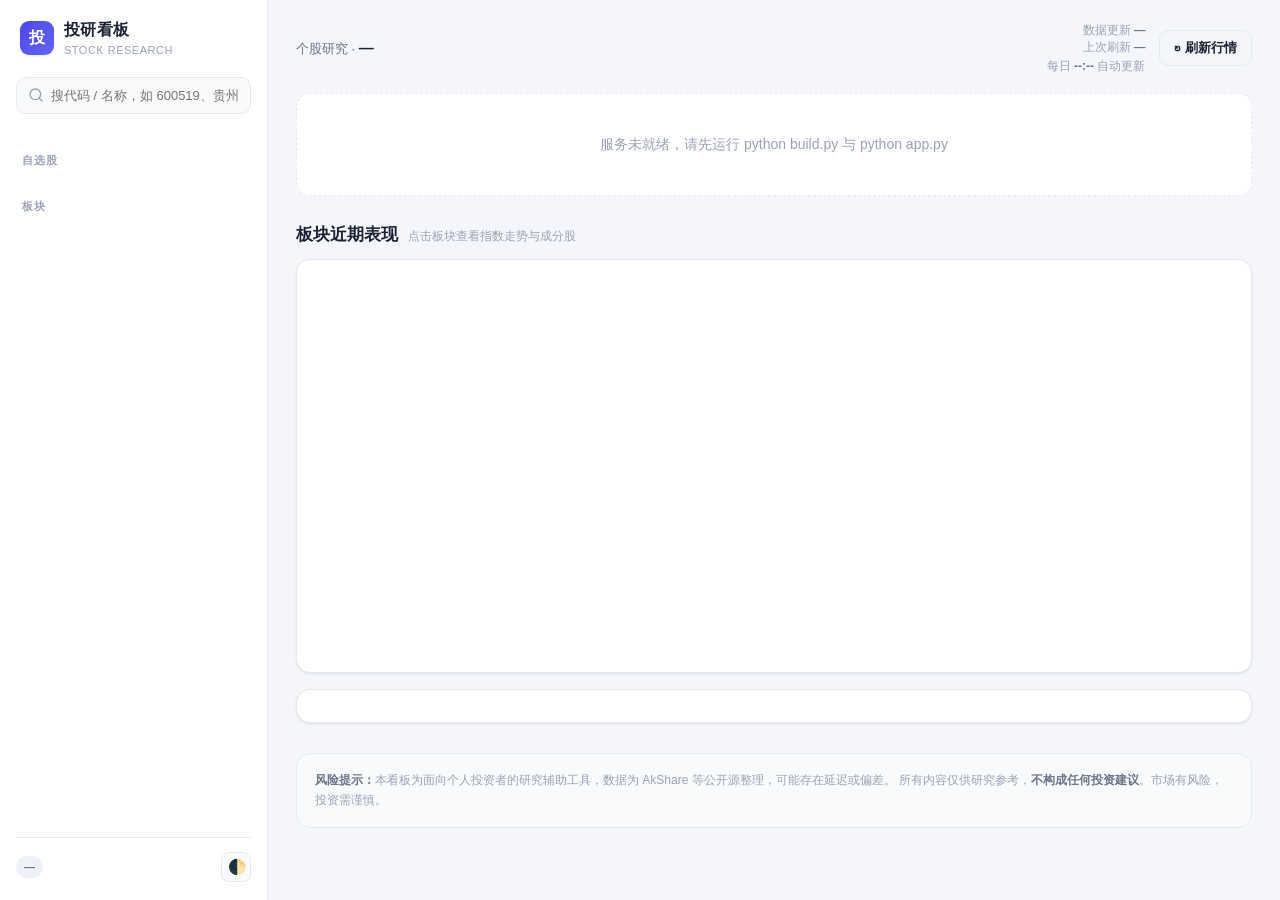
==== index.html @ 8505ce15 "Initial commit: 股票投研看板开源版 (Flask + ECharts + 静态演示) - 后端：Flask(app.py) + SQLAlchemy 持久化(db.py) + 可插拔数" ====
<!DOCTYPE html>
<html lang="zh-CN">
<head>
  <meta charset="UTF-8" />
  <meta name="viewport" content="width=device-width, initial-scale=1.0" />
  <title>股票投研看板 · 开源版</title>
  <link rel="stylesheet" href="./styles.css" />
  <script src="./echarts.min.js"></script>
</head>
<body>
  <!-- 侧边栏 -->
  <aside class="sidebar">
    <div class="brand">
      <div class="logo">投</div>
      <div class="title">投研看板<small>STOCK RESEARCH</small></div>
    </div>

    <div class="search-box">
      <input id="search" class="search" type="text" placeholder="搜代码 / 名称，如 600519、贵州茅台、比亚迪" autocomplete="off" />
      <div id="suggest" class="suggest" style="display:none"></div>
    </div>

    <div class="nav-section">
      <div class="nav-title">自选股</div>
      <div id="watchlist" class="watchlist"></div>
    </div>

    <div class="nav-section">
      <div class="nav-title">板块</div>
      <div id="sectorNav" class="sector-nav"></div>
    </div>

    <div class="side-foot">
      <span id="srcBadge" class="badge sample">—</span>
      <button id="themeBtn" class="theme-btn" title="切换主题">🌓</button>
    </div>
  </aside>

  <!-- 主区 -->
  <main class="main">
    <div class="topbar">
      <div class="crumb">个股研究 · <b id="crumbName">—</b></div>
      <div class="topbar-right">
        <div class="refresh-info">
          <span>数据更新 <b id="updatedAt">—</b></span>
          <span>上次刷新 <b id="lastRefresh">—</b></span>
          <span class="muted">每日 <b id="refreshSched">--:--</b> 自动更新</span>
        </div>
        <button id="refreshBtn" class="refresh-btn" title="立即刷新数据库行情">↻ 刷新行情</button>
      </div>
    </div>

    <section id="detailSection" class="detail"></section>

    <section class="block">
      <div class="block-head">
        <h2>板块近期表现</h2>
        <span class="muted">点击板块查看指数走势与成分股</span>
      </div>
      <div class="panel"><div id="sectorBar"></div></div>
      <div class="panel" style="margin-top:16px"><table id="sectorTable" class="grid"></table></div>
      <div id="sectorDetail" class="sector-detail-wrap" style="display:none"></div>
    </section>

    <footer class="disclaimer">
      <b>风险提示：</b>本看板为面向个人投资者的研究辅助工具，数据为 AkShare 等公开源整理，可能存在延迟或偏差。
      所有内容仅供研究参考，<b>不构成任何投资建议</b>。市场有风险，投资需谨慎。
    </footer>
  </main>

  <script src="./app.js"></script>
</body>
</html>
---- styles.css ----
:root {
  --bg: #f4f6fb;
  --surface: #ffffff;
  --surface-2: #f8fafc;
  --surface-3: #eef1f7;
  --border: #e6e9f0;
  --text: #1a2233;
  --text-dim: #6b7488;
  --text-faint: #9aa2b5;
  --accent: #4f46e5;
  --accent-2: #6366f1;
  --accent-soft: rgba(79, 70, 229, 0.10);
  --up: #e23c35;
  --down: #1aa260;
  --warn: #d9941a;
  --shadow: 0 1px 3px rgba(16, 24, 40, .06), 0 1px 2px rgba(16, 24, 40, .04);
  --shadow-lg: 0 10px 30px rgba(16, 24, 40, .08);
  --radius: 14px;
  --radius-sm: 10px;
  --sidebar-w: 268px;
  --font: -apple-system, BlinkMacSystemFont, "Segoe UI", "PingFang SC", "Microsoft YaHei", Roboto, Helvetica, Arial, sans-serif;
}

body.dark {
  --bg: #0e1320;
  --surface: #161c2c;
  --surface-2: #1b2233;
  --surface-3: #222b40;
  --border: #283150;
  --text: #e8ebf3;
  --text-dim: #9aa3ba;
  --text-faint: #6b748f;
  --accent: #6d72f0;
  --accent-soft: rgba(109, 114, 240, .14);
  --up: #ff5a52;
  --down: #25c281;
  --shadow: 0 1px 3px rgba(0, 0, 0, .3);
  --shadow-lg: 0 12px 34px rgba(0, 0, 0, .45);
}

* { box-sizing: border-box; }

html, body {
  margin: 0;
  padding: 0;
  height: 100%;
  background: var(--bg);
  color: var(--text);
  font-family: var(--font);
  font-size: 14px;
  line-height: 1.5;
  -webkit-font-smoothing: antialiased;
  transition: background .25s ease, color .25s ease;
}

a { color: inherit; }

/* ---------------- 侧边栏 ---------------- */
.sidebar {
  position: fixed;
  top: 0; left: 0; bottom: 0;
  width: var(--sidebar-w);
  background: var(--surface);
  border-right: 1px solid var(--border);
  display: flex;
  flex-direction: column;
  padding: 18px 16px;
  overflow-y: auto;
  z-index: 20;
}

.brand {
  display: flex;
  align-items: center;
  gap: 10px;
  margin-bottom: 18px;
  padding: 0 4px;
}
.brand .logo {
  width: 34px; height: 34px;
  border-radius: 9px;
  background: linear-gradient(135deg, var(--accent), var(--accent-2));
  display: grid; place-items: center;
  color: #fff; font-weight: 700; font-size: 16px;
  box-shadow: var(--shadow);
}
.brand .title { font-size: 16px; font-weight: 700; letter-spacing: .3px; }
.brand .title small { display: block; font-size: 11px; font-weight: 500; color: var(--text-faint); letter-spacing: .5px; }

.search-box { position: relative; margin-bottom: 16px; }
.search {
  width: 100%;
  padding: 10px 12px 10px 34px;
  border: 1px solid var(--border);
  border-radius: var(--radius-sm);
  background: var(--surface-2);
  color: var(--text);
  font-size: 13px;
  outline: none;
  transition: border-color .15s, box-shadow .15s;
  background-image: url("data:image/svg+xml;utf8,<svg xmlns='http://www.w3.org/2000/svg' width='16' height='16' viewBox='0 0 24 24' fill='none' stroke='%239aa2b5' stroke-width='2' stroke-linecap='round' stroke-linejoin='round'><circle cx='11' cy='11' r='8'/><path d='m21 21-4.3-4.3'/></svg>");
  background-repeat: no-repeat;
  background-position: 11px center;
}
.search:focus { border-color: var(--accent); box-shadow: 0 0 0 3px var(--accent-soft); }

.suggest {
  position: absolute;
  top: 42px; left: 0; right: 0;
  background: var(--surface);
  border: 1px solid var(--border);
  border-radius: var(--radius-sm);
  box-shadow: var(--shadow-lg);
  max-height: 320px; overflow-y: auto;
  z-index: 30;
  padding: 4px;
}
.sg {
  display: flex; align-items: center; gap: 8px;
  padding: 8px 10px; border-radius: 8px; cursor: pointer;
}
.sg:hover { background: var(--accent-soft); }
.sg-name { font-weight: 600; }
.sg-code { color: var(--text-faint); font-size: 12px; font-variant-numeric: tabular-nums; }
.sg-sec { margin-left: auto; color: var(--text-faint); font-size: 12px; }

.nav-section { margin-top: 8px; }
.nav-title {
  font-size: 11px; font-weight: 700; letter-spacing: 1px;
  color: var(--text-faint); text-transform: uppercase;
  margin: 14px 6px 8px;
}

.watchlist { display: flex; flex-direction: column; gap: 6px; }
.wl-item {
  display: flex; align-items: center; gap: 10px;
  padding: 9px 10px; border-radius: var(--radius-sm);
  cursor: pointer; border: 1px solid transparent;
  transition: background .15s, border-color .15s;
}
.wl-item:hover { background: var(--surface-2); border-color: var(--border); }
.wl-item.active { background: var(--accent-soft); border-color: var(--accent); }
.wl-name { font-weight: 600; font-size: 13px; }
.wl-code { color: var(--text-faint); font-size: 11px; font-variant-numeric: tabular-nums; }
.wl-right { margin-left: auto; text-align: right; }
.wl-price { font-weight: 600; font-variant-numeric: tabular-nums; font-size: 13px; }
.wl-chg { font-size: 11px; font-variant-numeric: tabular-nums; }

.sector-nav { display: flex; flex-direction: column; gap: 4px; }
.sn-item {
  display: flex; align-items: center; gap: 8px;
  padding: 7px 10px; border-radius: 8px; cursor: pointer;
  font-size: 13px; color: var(--text-dim);
  transition: background .15s, color .15s;
}
.sn-item:hover { background: var(--surface-2); color: var(--text); }
.sn-name { font-weight: 500; }
.sn-ret { margin-left: auto; font-variant-numeric: tabular-nums; font-size: 12px; font-weight: 600; }

.side-foot {
  margin-top: auto; padding-top: 14px;
  display: flex; align-items: center; gap: 8px;
  border-top: 1px solid var(--border);
}
.badge {
  font-size: 11px; padding: 3px 8px; border-radius: 999px; font-weight: 600;
}
.badge.live { background: rgba(26, 162, 96, .12); color: var(--down); }
.badge.sample { background: var(--surface-3); color: var(--text-dim); }
.theme-btn {
  margin-left: auto; cursor: pointer;
  width: 30px; height: 30px; border-radius: 8px;
  border: 1px solid var(--border); background: var(--surface-2);
  color: var(--text); font-size: 15px;
  display: grid; place-items: center;
  transition: background .15s;
}
.theme-btn:hover { background: var(--surface-3); }

/* ---------------- 主区 ---------------- */
.main {
  margin-left: var(--sidebar-w);
  padding: 22px 28px 40px;
  max-width: 1280px;
}
.topbar {
  display: flex; align-items: center; justify-content: space-between;
  margin-bottom: 18px;
}
.crumb { font-size: 13px; color: var(--text-dim); }
.crumb b { color: var(--text); font-size: 15px; }
.updated { font-size: 12px; color: var(--text-faint); }
.topbar-right { display: flex; align-items: center; gap: 14px; }
.refresh-info { display: flex; flex-direction: column; align-items: flex-end; line-height: 1.5; font-size: 11.5px; color: var(--text-faint); }
.refresh-info b { color: var(--text-dim); }
.refresh-btn {
  border: 1px solid var(--border); background: var(--panel); color: var(--text);
  padding: 8px 14px; border-radius: 9px; font-size: 13px; cursor: pointer; white-space: nowrap;
  transition: all .15s ease; font-weight: 600;
}
.refresh-btn:hover:not(:disabled) { border-color: var(--accent); color: var(--accent); background: var(--accent-soft); }
.refresh-btn:disabled { opacity: .6; cursor: default; }

.block { margin-top: 26px; }
.block-head { display: flex; align-items: baseline; gap: 10px; margin-bottom: 12px; }
.block-head h2 { font-size: 17px; margin: 0; font-weight: 700; }
.muted { color: var(--text-faint); font-size: 12px; }

/* ---------------- 个股详情 ---------------- */
.detail-head {
  display: flex; align-items: flex-start; justify-content: space-between;
  flex-wrap: wrap; gap: 16px; margin-bottom: 16px;
}
.dh-left { display: flex; flex-direction: column; gap: 4px; }
.d-name { font-size: 24px; font-weight: 800; letter-spacing: .3px; display: flex; align-items: center; gap: 10px; }
.d-code { font-size: 14px; font-weight: 500; color: var(--text-faint); font-variant-numeric: tabular-nums; }
.d-sector { font-size: 13px; color: var(--text-dim); display: flex; align-items: center; gap: 8px; }
.src-tag { font-size: 11px; padding: 2px 7px; border-radius: 999px; }
.src-tag.live { background: rgba(26, 162, 96, .12); color: var(--down); }
.src-tag.sample { background: var(--surface-3); color: var(--text-dim); }

.dh-right { display: flex; align-items: center; gap: 20px; }
.d-price { text-align: right; }
.d-px { font-size: 32px; font-weight: 800; font-variant-numeric: tabular-nums; line-height: 1; }
.d-chg { font-size: 15px; font-weight: 600; font-variant-numeric: tabular-nums; margin-top: 4px; }
.chips { display: flex; gap: 10px; }
.chip {
  background: var(--surface-2); border: 1px solid var(--border);
  border-radius: var(--radius-sm); padding: 8px 12px; min-width: 78px;
}
.chip .k { font-size: 11px; color: var(--text-faint); }
.chip .v { font-size: 15px; font-weight: 700; font-variant-numeric: tabular-nums; }

.detail-grid {
  display: grid; grid-template-columns: 1.6fr 1fr; gap: 16px;
}
.panel {
  background: var(--surface);
  border: 1px solid var(--border);
  border-radius: var(--radius);
  box-shadow: var(--shadow);
  padding: 16px;
}
.panel-t {
  font-size: 13px; font-weight: 700; color: var(--text);
  margin-bottom: 10px; display: flex; align-items: center; gap: 8px;
}
.panel-t .sub { font-size: 11px; font-weight: 500; color: var(--text-faint); }

.chart-lg { width: 100%; height: 420px; }
.chart-md { width: 100%; height: 320px; }
.chart-sm { width: 100%; height: 180px; }

.kv { display: grid; grid-template-columns: 1fr 1fr; gap: 10px 14px; }
.kv > div { display: flex; justify-content: space-between; align-items: baseline;
  padding-bottom: 7px; border-bottom: 1px dashed var(--border); }
.kv span { color: var(--text-dim); font-size: 12px; }
.kv b { font-weight: 700; font-variant-numeric: tabular-nums; }

.pct-wrap { display: flex; align-items: center; gap: 12px; margin-top: 4px; }
.pct-bar { flex: 1; height: 10px; border-radius: 999px; background: var(--surface-3); overflow: hidden; }
.pct-fill { height: 100%; border-radius: 999px; transition: width .4s ease; }
.pct-label { font-weight: 700; font-variant-numeric: tabular-nums; min-width: 46px; text-align: right; }

.grid {
  width: 100%; border-collapse: collapse; font-size: 13px;
}
.grid th, .grid td {
  padding: 9px 10px; text-align: right;
  border-bottom: 1px solid var(--border);
  font-variant-numeric: tabular-nums;
}
.grid th { color: var(--text-faint); font-weight: 600; font-size: 12px; text-align: right; }
.grid th:first-child, .grid td:first-child { text-align: left; }
.grid tbody tr { cursor: pointer; transition: background .12s; }
.grid tbody tr:hover { background: var(--surface-2); }
.lk { color: var(--accent); cursor: pointer; font-weight: 600; }
.lk:hover { text-decoration: underline; }
.muted-cell { color: var(--text-faint); }

.empty {
  padding: 40px; text-align: center; color: var(--text-faint);
  background: var(--surface); border: 1px dashed var(--border);
  border-radius: var(--radius);
}
.skeleton {
  background: linear-gradient(90deg, var(--surface-2), var(--surface-3), var(--surface-2));
  background-size: 200% 100%;
  animation: sk 1.2s infinite;
  border-radius: var(--radius-sm);
}
@keyframes sk { 0% { background-position: 200% 0; } 100% { background-position: -200% 0; } }

/* ---------------- 板块 ---------------- */
#sectorBar { width: 100%; height: 380px; }
.sector-detail-wrap { margin-top: 16px; }

.disclaimer {
  margin-top: 30px; padding: 16px 18px;
  background: var(--surface-2); border: 1px solid var(--border);
  border-radius: var(--radius); color: var(--text-faint); font-size: 12px; line-height: 1.7;
}
.disclaimer b { color: var(--text-dim); }

/* ---------------- 响应式 ---------------- */
@media (max-width: 1024px) {
  .detail-grid { grid-template-columns: 1fr; }
}
@media (max-width: 900px) {
  .sidebar {
    position: static; width: auto; height: auto;
    flex-direction: column; border-right: none; border-bottom: 1px solid var(--border);
  }
  .main { margin-left: 0; padding: 18px 16px 36px; }
  .watchlist { flex-direction: row; flex-wrap: wrap; }
  .wl-item { flex: 1 1 160px; }
  .sector-nav { flex-direction: row; flex-wrap: wrap; }
  .sn-item { flex: 1 1 120px; }
}
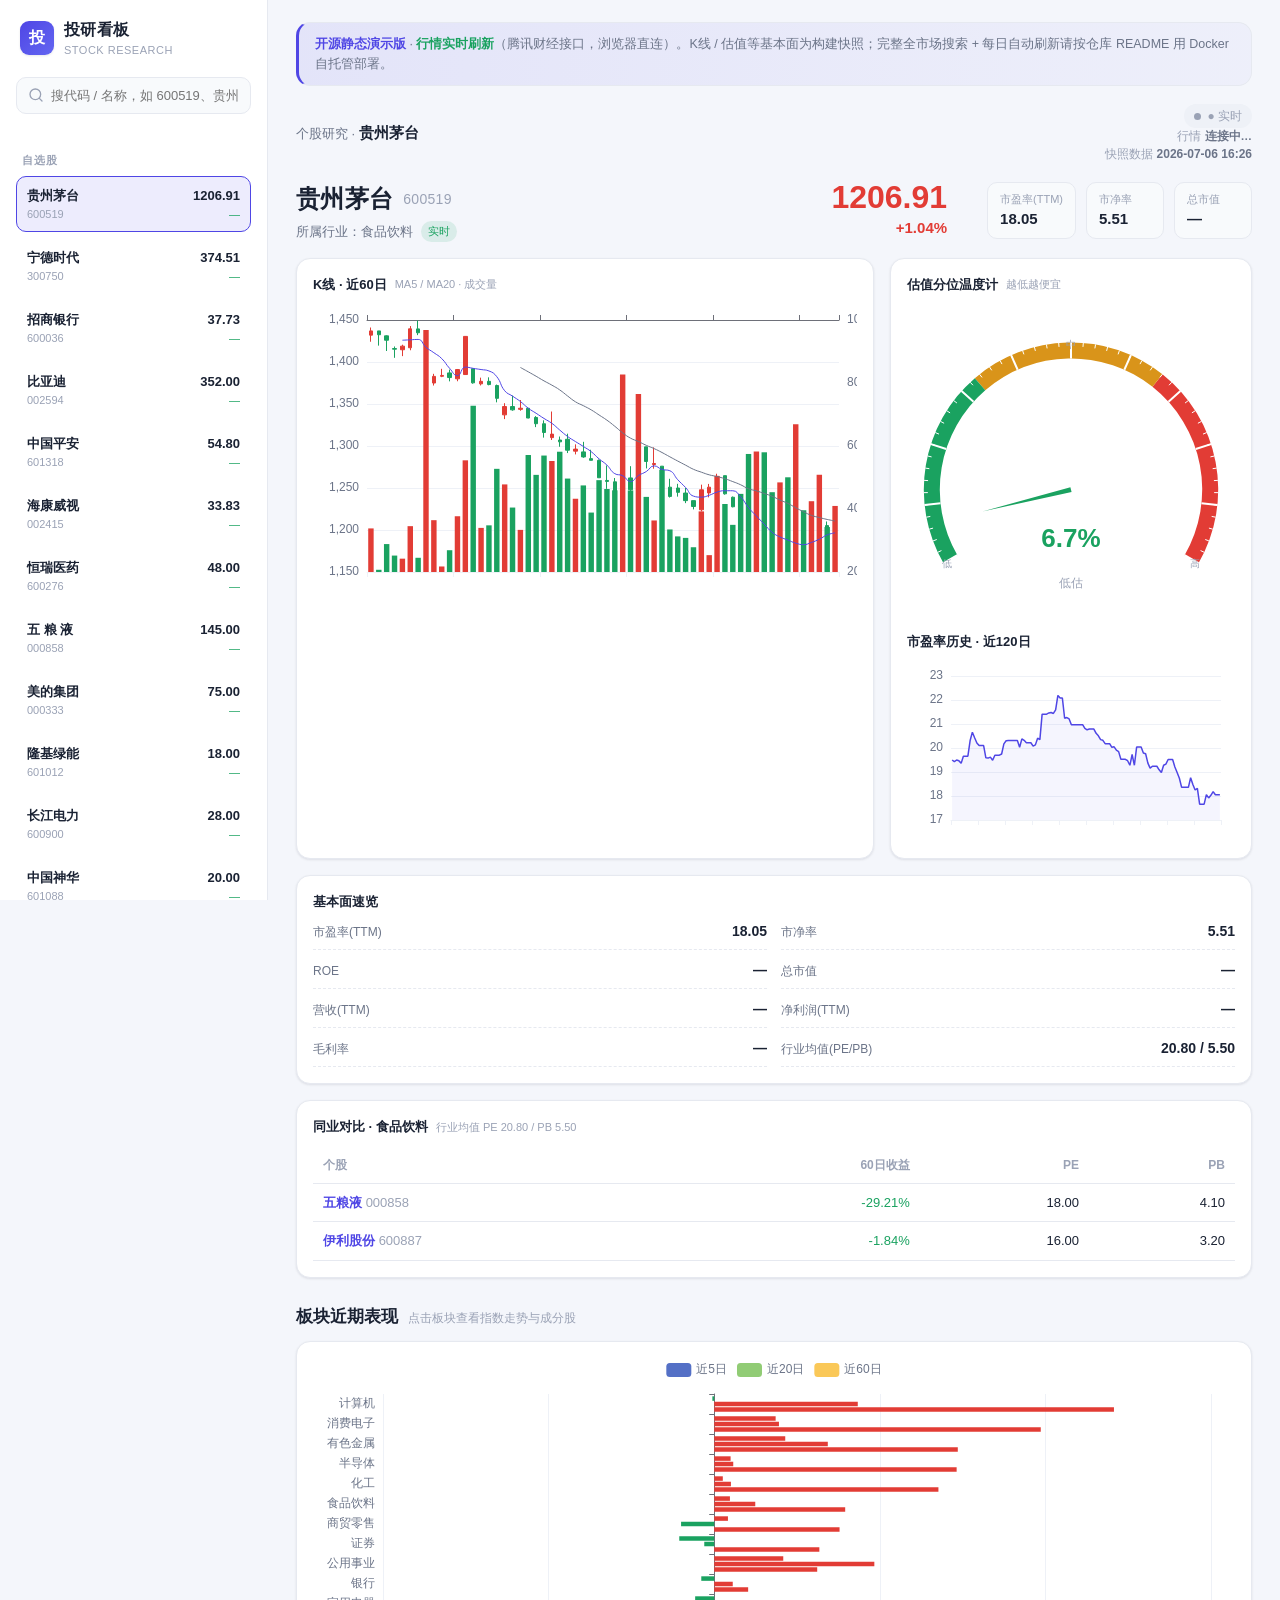
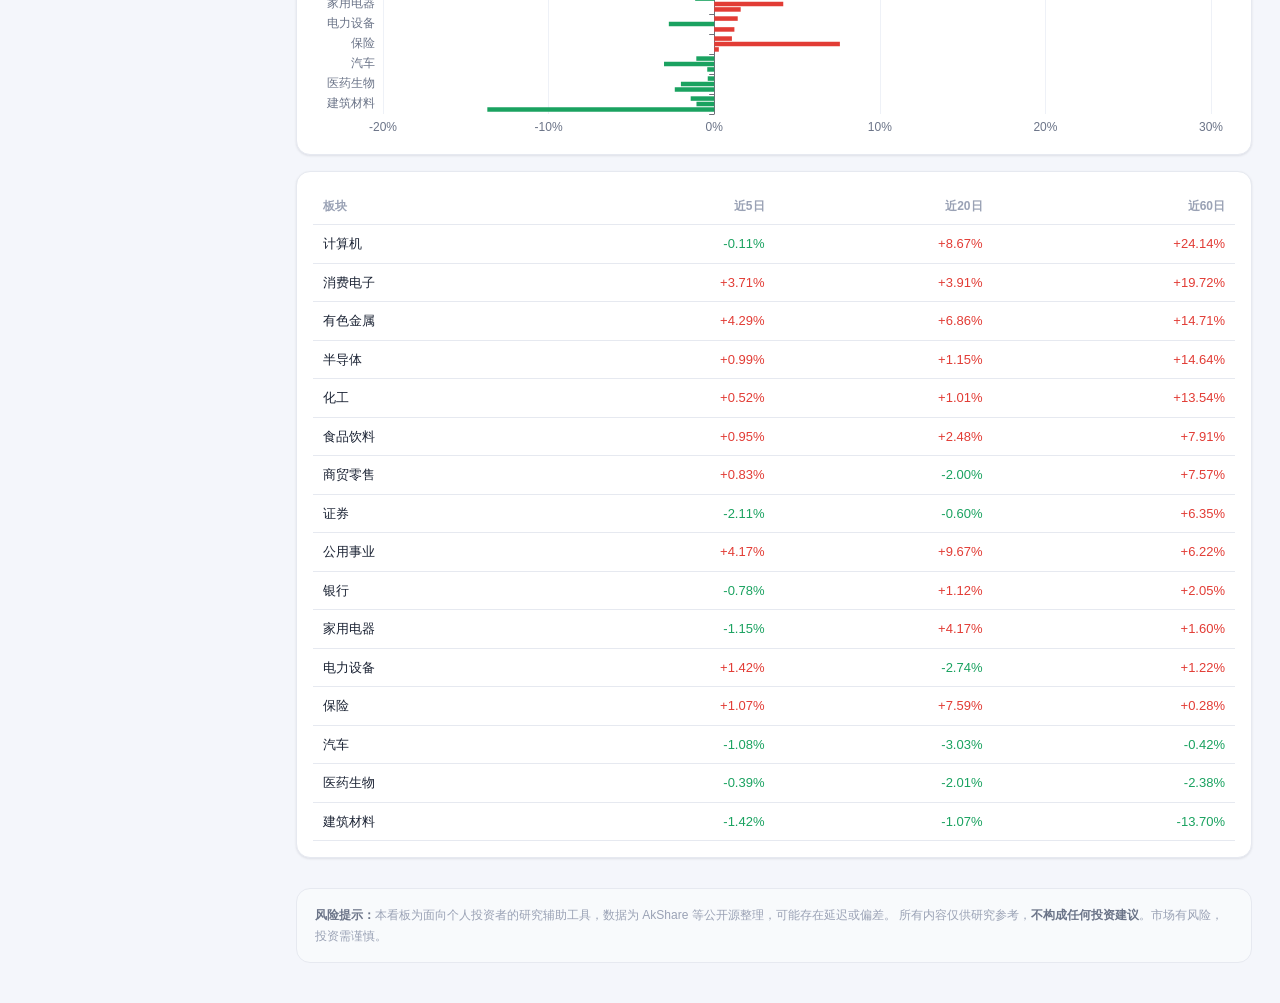
==== commit 126a7d34: "Deploy static demo (实时行情版) to GitHub Pages" ====
--- a/index.html
+++ b/index.html
@@ -3,7 +3,7 @@
 <head>
   <meta charset="UTF-8" />
   <meta name="viewport" content="width=device-width, initial-scale=1.0" />
-  <title>股票投研看板 · 开源版</title>
+  <title>股票投研看板 · 开源静态演示版</title>
   <link rel="stylesheet" href="./styles.css" />
   <script src="./echarts.min.js"></script>
 </head>
@@ -38,15 +38,18 @@
 
   <!-- 主区 -->
   <main class="main">
+    <div class="demo-banner">
+      <b>开源静态演示版</b> · <b class="hl">行情实时刷新</b>（腾讯财经接口，浏览器直连）。K线 / 估值等基本面为构建快照；完整全市场搜索 + 每日自动刷新请按仓库 README 用 Docker 自托管部署。
+    </div>
+
     <div class="topbar">
       <div class="crumb">个股研究 · <b id="crumbName">—</b></div>
       <div class="topbar-right">
         <div class="refresh-info">
-          <span>数据更新 <b id="updatedAt">—</b></span>
-          <span>上次刷新 <b id="lastRefresh">—</b></span>
-          <span class="muted">每日 <b id="refreshSched">--:--</b> 自动更新</span>
+          <span id="liveDot" class="live-dot">● 实时</span>
+          <span>行情 <b id="lastRefresh">连接中…</b></span>
+          <span class="muted">快照数据 <b id="updatedAt">—</b></span>
         </div>
-        <button id="refreshBtn" class="refresh-btn" title="立即刷新数据库行情">↻ 刷新行情</button>
       </div>
     </div>
 
--- a/styles.css
+++ b/styles.css
@@ -317,3 +317,26 @@
   .sector-nav { flex-direction: row; flex-wrap: wrap; }
   .sn-item { flex: 1 1 120px; }
 }
+
+/* ---------------- 静态演示横幅 ---------------- */
+.demo-banner {
+  margin: 0 0 18px; padding: 11px 16px;
+  background: linear-gradient(90deg, rgba(79,70,229,.10), rgba(79,70,229,.04));
+  border: 1px solid var(--border);
+  border-left: 3px solid var(--accent);
+  border-radius: var(--radius);
+  color: var(--text-dim); font-size: 12.5px; line-height: 1.6;
+}
+.demo-banner b { color: var(--accent); }
+
+/* ===== 实时行情标识 ===== */
+.live-dot { display:inline-flex; align-items:center; gap:6px; font-size:12px; color:var(--text-faint); padding:3px 10px; border-radius:999px; background:var(--surface-3); }
+.live-dot::before { content:''; width:7px; height:7px; border-radius:50%; background:#9aa2b5; transition:background .3s; }
+.live-dot.on { color:var(--down); }
+.live-dot.on::before { background:var(--down); animation:pulse 1.6s infinite; }
+@keyframes pulse { 0%{box-shadow:0 0 0 0 rgba(26,162,96,.5)} 70%{box-shadow:0 0 0 7px rgba(26,162,96,0)} 100%{box-shadow:0 0 0 0 rgba(26,162,96,0)} }
+.d-live { display:flex; flex-wrap:wrap; gap:6px 16px; margin-top:10px; font-size:12.5px; color:var(--text-dim); }
+.d-live b { color:var(--text); font-weight:600; margin-left:4px; font-variant-numeric:tabular-nums; }
+.mono { font-variant-numeric:tabular-nums; }
+.sg-chg { margin-left:auto; font-size:12px; font-variant-numeric:tabular-nums; }
+.demo-banner .hl { color:var(--down); }
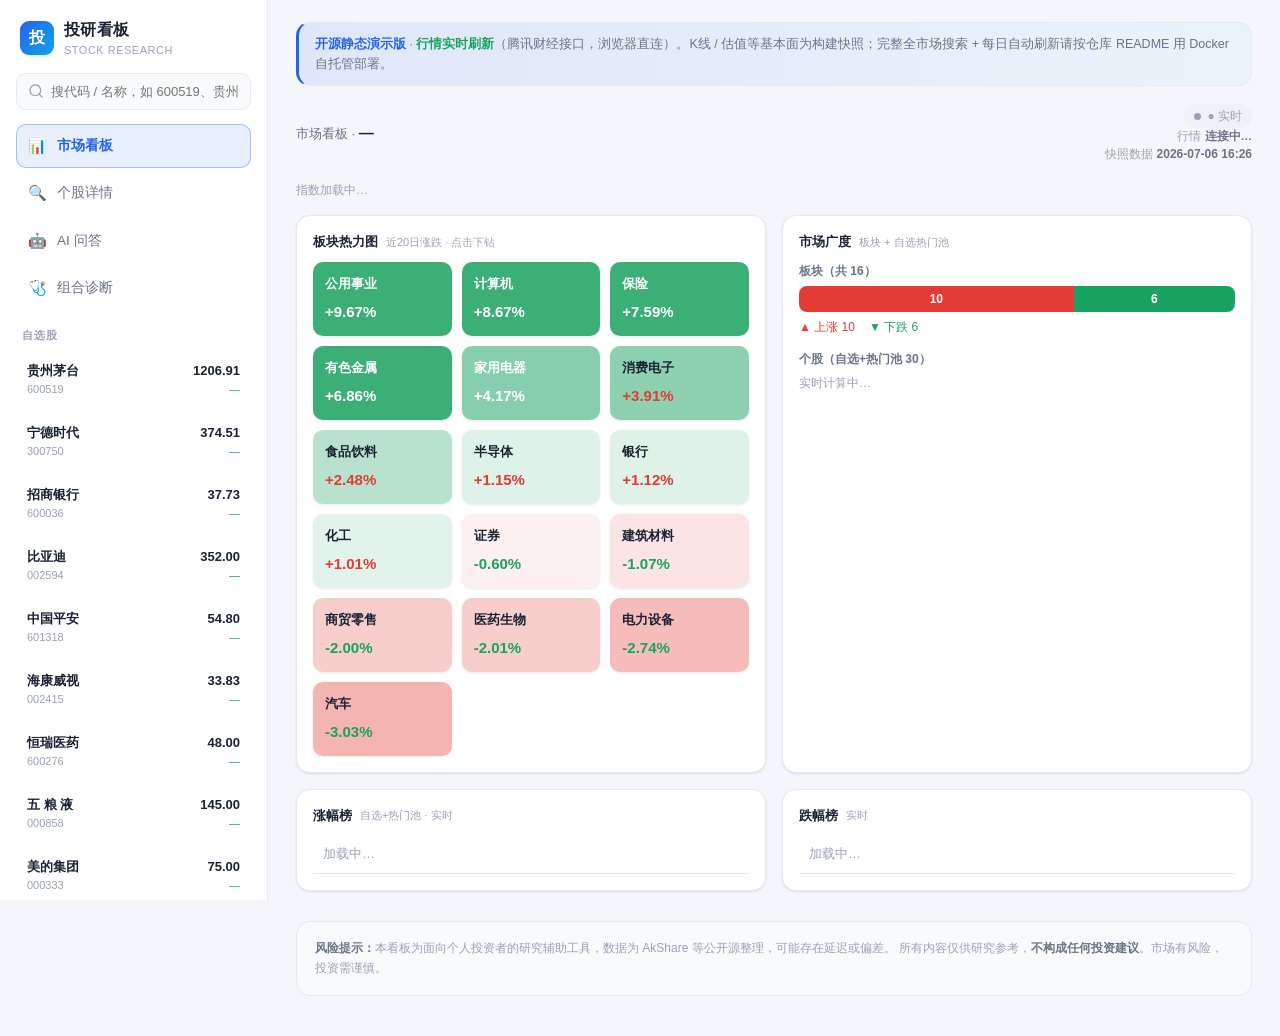
==== commit e4f527b8: "Deploy 四页版（市场看板/个股详情/AI问答/组合诊断）+ 科技蓝主题" ====
--- a/index.html
+++ b/index.html
@@ -18,6 +18,13 @@
     <div class="search-box">
       <input id="search" class="search" type="text" placeholder="搜代码 / 名称，如 600519、贵州茅台、比亚迪" autocomplete="off" />
       <div id="suggest" class="suggest" style="display:none"></div>
+    </div>
+
+    <div class="nav">
+      <div class="nav-item active" data-view="market"><span class="ic">📊</span>市场看板</div>
+      <div class="nav-item" data-view="detail"><span class="ic">🔍</span>个股详情</div>
+      <div class="nav-item" data-view="ai"><span class="ic">🤖</span>AI 问答</div>
+      <div class="nav-item" data-view="portfolio"><span class="ic">🩺</span>组合诊断</div>
     </div>
 
     <div class="nav-section">
@@ -43,7 +50,7 @@
     </div>
 
     <div class="topbar">
-      <div class="crumb">个股研究 · <b id="crumbName">—</b></div>
+      <div class="crumb"><span id="crumbView">市场看板</span> · <b id="crumbName">—</b></div>
       <div class="topbar-right">
         <div class="refresh-info">
           <span id="liveDot" class="live-dot">● 实时</span>
@@ -53,17 +60,28 @@
       </div>
     </div>
 
-    <section id="detailSection" class="detail"></section>
+    <!-- 市场看板 -->
+    <section id="viewMarket" class="view active"></section>
 
-    <section class="block">
-      <div class="block-head">
-        <h2>板块近期表现</h2>
-        <span class="muted">点击板块查看指数走势与成分股</span>
+    <!-- 个股详情 -->
+    <section id="viewDetail" class="view">
+      <div id="detailSection" class="detail"></div>
+    </section>
+
+    <!-- AI 问答 -->
+    <section id="viewAI" class="view">
+      <div class="ai-wrap">
+        <div class="ai-input-row">
+          <input id="aiInput" class="ai-input" type="text" placeholder="问问看，例如：贵州茅台现在估值贵吗？ / 比亚迪近期表现如何？ / 今天大盘怎么样？" autocomplete="off" />
+          <button id="aiSend" class="ai-send">发送</button>
+        </div>
+        <div class="ai-chips" id="aiChips"></div>
+        <div id="aiAnswer" class="ai-answer"></div>
       </div>
-      <div class="panel"><div id="sectorBar"></div></div>
-      <div class="panel" style="margin-top:16px"><table id="sectorTable" class="grid"></table></div>
-      <div id="sectorDetail" class="sector-detail-wrap" style="display:none"></div>
     </section>
+
+    <!-- 组合诊断 -->
+    <section id="viewPortfolio" class="view"></section>
 
     <footer class="disclaimer">
       <b>风险提示：</b>本看板为面向个人投资者的研究辅助工具，数据为 AkShare 等公开源整理，可能存在延迟或偏差。
--- a/styles.css
+++ b/styles.css
@@ -7,9 +7,10 @@
   --text: #1a2233;
   --text-dim: #6b7488;
   --text-faint: #9aa2b5;
-  --accent: #4f46e5;
-  --accent-2: #6366f1;
-  --accent-soft: rgba(79, 70, 229, 0.10);
+  --accent: #2563eb;            /* 科技蓝 */
+  --accent-2: #0ea5e9;         /* 青 */
+  --accent-soft: rgba(37, 99, 235, 0.10);
+  --accent-rgb: 37, 99, 235;
   --up: #e23c35;
   --down: #1aa260;
   --warn: #d9941a;
@@ -30,8 +31,10 @@
   --text: #e8ebf3;
   --text-dim: #9aa3ba;
   --text-faint: #6b748f;
-  --accent: #6d72f0;
-  --accent-soft: rgba(109, 114, 240, .14);
+  --accent: #3b82f6;
+  --accent-2: #22d3ee;
+  --accent-soft: rgba(59, 130, 246, 0.16);
+  --accent-rgb: 59, 130, 246;
   --up: #ff5a52;
   --down: #25c281;
   --shadow: 0 1px 3px rgba(0, 0, 0, .3);
@@ -73,7 +76,7 @@
   display: flex;
   align-items: center;
   gap: 10px;
-  margin-bottom: 18px;
+  margin-bottom: 14px;
   padding: 0 4px;
 }
 .brand .logo {
@@ -87,7 +90,7 @@
 .brand .title { font-size: 16px; font-weight: 700; letter-spacing: .3px; }
 .brand .title small { display: block; font-size: 11px; font-weight: 500; color: var(--text-faint); letter-spacing: .5px; }
 
-.search-box { position: relative; margin-bottom: 16px; }
+.search-box { position: relative; margin-bottom: 14px; }
 .search {
   width: 100%;
   padding: 10px 12px 10px 34px;
@@ -124,11 +127,27 @@
 .sg-code { color: var(--text-faint); font-size: 12px; font-variant-numeric: tabular-nums; }
 .sg-sec { margin-left: auto; color: var(--text-faint); font-size: 12px; }
 
-.nav-section { margin-top: 8px; }
+/* 主导航 */
+.nav { display: flex; flex-direction: column; gap: 3px; }
+.nav-item {
+  display: flex; align-items: center; gap: 11px;
+  padding: 10px 11px; border-radius: 10px; cursor: pointer;
+  color: var(--text-dim); font-size: 13.5px; font-weight: 500;
+  border: 1px solid transparent;
+  transition: background .15s, color .15s, border-color .15s;
+}
+.nav-item:hover { background: var(--surface-2); color: var(--text); }
+.nav-item.active {
+  background: var(--accent-soft); color: var(--accent);
+  border-color: rgba(var(--accent-rgb), .35);
+  font-weight: 700;
+}
+.nav-item .ic { width: 18px; text-align: center; font-size: 15px; }
+
 .nav-title {
   font-size: 11px; font-weight: 700; letter-spacing: 1px;
   color: var(--text-faint); text-transform: uppercase;
-  margin: 14px 6px 8px;
+  margin: 16px 6px 8px;
 }
 
 .watchlist { display: flex; flex-direction: column; gap: 6px; }
@@ -193,18 +212,16 @@
 .topbar-right { display: flex; align-items: center; gap: 14px; }
 .refresh-info { display: flex; flex-direction: column; align-items: flex-end; line-height: 1.5; font-size: 11.5px; color: var(--text-faint); }
 .refresh-info b { color: var(--text-dim); }
-.refresh-btn {
-  border: 1px solid var(--border); background: var(--panel); color: var(--text);
-  padding: 8px 14px; border-radius: 9px; font-size: 13px; cursor: pointer; white-space: nowrap;
-  transition: all .15s ease; font-weight: 600;
-}
-.refresh-btn:hover:not(:disabled) { border-color: var(--accent); color: var(--accent); background: var(--accent-soft); }
-.refresh-btn:disabled { opacity: .6; cursor: default; }
 
 .block { margin-top: 26px; }
 .block-head { display: flex; align-items: baseline; gap: 10px; margin-bottom: 12px; }
 .block-head h2 { font-size: 17px; margin: 0; font-weight: 700; }
 .muted { color: var(--text-faint); font-size: 12px; }
+
+/* 视图切换 */
+.view { display: none; }
+.view.active { display: block; animation: fade .25s ease; }
+@keyframes fade { from { opacity: 0; transform: translateY(4px); } to { opacity: 1; transform: none; } }
 
 /* ---------------- 个股详情 ---------------- */
 .detail-head {
@@ -219,11 +236,11 @@
 .src-tag.live { background: rgba(26, 162, 96, .12); color: var(--down); }
 .src-tag.sample { background: var(--surface-3); color: var(--text-dim); }
 
-.dh-right { display: flex; align-items: center; gap: 20px; }
+.dh-right { display: flex; align-items: center; gap: 20px; flex-wrap: wrap; }
 .d-price { text-align: right; }
 .d-px { font-size: 32px; font-weight: 800; font-variant-numeric: tabular-nums; line-height: 1; }
 .d-chg { font-size: 15px; font-weight: 600; font-variant-numeric: tabular-nums; margin-top: 4px; }
-.chips { display: flex; gap: 10px; }
+.chips { display: flex; gap: 10px; flex-wrap: wrap; }
 .chip {
   background: var(--surface-2); border: 1px solid var(--border);
   border-radius: var(--radius-sm); padding: 8px 12px; min-width: 78px;
@@ -294,6 +311,101 @@
 /* ---------------- 板块 ---------------- */
 #sectorBar { width: 100%; height: 380px; }
 .sector-detail-wrap { margin-top: 16px; }
+
+/* ---------------- 市场看板 ---------------- */
+.market-grid { display: grid; grid-template-columns: repeat(auto-fit, minmax(155px, 1fr)); gap: 12px; }
+.idx-card {
+  background: var(--surface); border: 1px solid var(--border);
+  border-radius: var(--radius); padding: 14px; box-shadow: var(--shadow);
+  cursor: default;
+}
+.idx-card .nm { font-size: 12px; color: var(--text-faint); }
+.idx-card .px { font-size: 21px; font-weight: 800; font-variant-numeric: tabular-nums; margin-top: 6px; }
+.idx-card .chg { font-size: 13px; font-weight: 600; margin-top: 3px; font-variant-numeric: tabular-nums; }
+
+.breadth { display: flex; gap: 20px; flex-wrap: wrap; font-size: 13px; color: var(--text-dim); margin: 16px 0 4px; }
+.breadth b { font-variant-numeric: tabular-nums; }
+
+.heatmap { display: grid; grid-template-columns: repeat(auto-fit, minmax(116px, 1fr)); gap: 10px; }
+.hm-tile {
+  border-radius: 10px; padding: 12px; cursor: pointer; color: #fff;
+  position: relative; overflow: hidden; min-height: 66px;
+  transition: transform .12s ease, box-shadow .12s ease;
+  box-shadow: var(--shadow);
+}
+.hm-tile:hover { transform: translateY(-2px); box-shadow: var(--shadow-lg); }
+.hm-name { font-size: 13px; font-weight: 600; }
+.hm-ret { font-size: 15px; font-weight: 800; font-variant-numeric: tabular-nums; margin-top: 8px; }
+.hm-sub { font-size: 11px; opacity: .85; margin-top: 2px; }
+
+.movers { display: grid; grid-template-columns: 1fr 1fr; gap: 16px; }
+.mover-row td:first-child { text-align: left; }
+@media (max-width: 900px) { .movers { grid-template-columns: 1fr; } .detail-grid { grid-template-columns: 1fr; } }
+
+/* ---------------- AI 问答 ---------------- */
+.ai-wrap { max-width: 880px; }
+.ai-input-row { display: flex; gap: 10px; margin-bottom: 14px; }
+.ai-input {
+  flex: 1; padding: 13px 15px; border: 1px solid var(--border);
+  border-radius: 12px; background: var(--surface-2); color: var(--text);
+  font-size: 14px; outline: none; transition: border-color .15s, box-shadow .15s;
+}
+.ai-input:focus { border-color: var(--accent); box-shadow: 0 0 0 3px var(--accent-soft); }
+.ai-send {
+  padding: 0 22px; border: none; border-radius: 12px;
+  background: var(--accent); color: #fff; font-weight: 700; font-size: 14px; cursor: pointer;
+  transition: background .15s;
+}
+.ai-send:hover { background: var(--accent-2); }
+.ai-send:disabled { opacity: .6; cursor: default; }
+.ai-chips { display: flex; flex-wrap: wrap; gap: 8px; margin-bottom: 18px; }
+.ai-chip {
+  font-size: 12.5px; padding: 6px 13px; border: 1px solid var(--border);
+  border-radius: 999px; background: var(--surface); color: var(--text-dim);
+  cursor: pointer; transition: all .15s;
+}
+.ai-chip:hover { border-color: var(--accent); color: var(--accent); background: var(--accent-soft); }
+.ai-answer {
+  background: var(--surface); border: 1px solid var(--border);
+  border-radius: var(--radius); padding: 20px; box-shadow: var(--shadow);
+  line-height: 1.8; font-size: 14px;
+}
+.ai-q { font-size: 13px; color: var(--text-faint); margin-bottom: 12px; padding-bottom: 10px; border-bottom: 1px dashed var(--border); }
+.ai-q b { color: var(--accent); }
+.ai-a h4 { margin: 16px 0 6px; font-size: 14px; }
+.ai-a .tag { display: inline-block; padding: 2px 9px; border-radius: 6px; font-size: 12px; font-weight: 700; font-variant-numeric: tabular-nums; }
+.ai-a .tag.up { background: rgba(226,60,53,.12); color: var(--up); }
+.ai-a .tag.down { background: rgba(26,162,96,.12); color: var(--down); }
+.ai-a .tag.neu { background: var(--surface-3); color: var(--text-dim); }
+.ai-a ul { margin: 6px 0; padding-left: 18px; }
+.ai-a li { margin: 5px 0; }
+.ai-a .kv-mini { display: flex; gap: 22px; flex-wrap: wrap; margin: 8px 0 4px; }
+.ai-a .kv-mini div { font-size: 13px; color: var(--text-dim); }
+.ai-a .kv-mini b { color: var(--text); font-variant-numeric: tabular-nums; font-size: 15px; margin-left: 4px; }
+.ai-empty { color: var(--text-faint); text-align: center; padding: 34px 20px; line-height: 1.9; }
+.ai-empty b { color: var(--accent); }
+.ai-disclaim { font-size: 12px; color: var(--text-faint); margin-top: 14px; }
+
+/* ---------------- 组合诊断 ---------------- */
+.pf-summary { display: grid; grid-template-columns: repeat(auto-fit, minmax(140px, 1fr)); gap: 12px; margin-bottom: 16px; }
+.pf-card {
+  background: var(--surface); border: 1px solid var(--border);
+  border-radius: var(--radius); padding: 14px; box-shadow: var(--shadow);
+}
+.pf-card .k { font-size: 12px; color: var(--text-faint); }
+.pf-card .v { font-size: 20px; font-weight: 800; margin-top: 6px; font-variant-numeric: tabular-nums; }
+.pf-card .v.small { font-size: 15px; }
+.pf-grid2 { display: grid; grid-template-columns: 1fr 1fr; gap: 16px; }
+@media (max-width: 900px) { .pf-grid2 { grid-template-columns: 1fr; } }
+#pfPie { width: 100%; height: 300px; }
+.pf-diag { background: var(--surface); border: 1px solid var(--border); border-radius: var(--radius); padding: 18px; box-shadow: var(--shadow); line-height: 1.8; }
+.pf-diag h3 { margin: 0 0 10px; font-size: 15px; }
+.pf-diag ul { padding-left: 18px; margin: 8px 0; }
+.pf-diag li { margin: 6px 0; }
+.pf-diag .ok { color: var(--down); font-weight: 600; }
+.pf-diag .warn { color: var(--warn); font-weight: 600; }
+.pf-diag .bad { color: var(--up); font-weight: 600; }
+.pf-legend { font-size: 12px; color: var(--text-faint); margin-top: 8px; text-align: center; }
 
 .disclaimer {
   margin-top: 30px; padding: 16px 18px;
@@ -321,7 +433,7 @@
 /* ---------------- 静态演示横幅 ---------------- */
 .demo-banner {
   margin: 0 0 18px; padding: 11px 16px;
-  background: linear-gradient(90deg, rgba(79,70,229,.10), rgba(79,70,229,.04));
+  background: linear-gradient(90deg, rgba(37,99,235,.10), rgba(14,165,233,.04));
   border: 1px solid var(--border);
   border-left: 3px solid var(--accent);
   border-radius: var(--radius);
@@ -340,3 +452,57 @@
 .mono { font-variant-numeric:tabular-nums; }
 .sg-chg { margin-left:auto; font-size:12px; font-variant-numeric:tabular-nums; }
 .demo-banner .hl { color:var(--down); }
+
+/* ===== 四页重构新增样式 ===== */
+.dash { display: flex; flex-direction: column; gap: 16px; }
+
+/* 市场看板：指数条 */
+.idx-row { display: grid; grid-template-columns: repeat(auto-fit, minmax(150px, 1fr)); gap: 12px; }
+.idx-card .idx-name { font-size: 12px; color: var(--text-faint); }
+.idx-card .idx-px { font-size: 21px; font-weight: 800; font-variant-numeric: tabular-nums; margin-top: 6px; }
+.idx-card .idx-chg { font-size: 13px; font-weight: 600; margin-top: 3px; font-variant-numeric: tabular-nums; }
+
+/* 两栏网格 */
+.grid-2 { display: grid; grid-template-columns: 1fr 1fr; gap: 16px; }
+@media (max-width: 900px) { .grid-2 { grid-template-columns: 1fr; } }
+
+/* 板块热力图 */
+.heat { display: grid; grid-template-columns: repeat(auto-fit, minmax(120px, 1fr)); gap: 10px; }
+.heat-tile { border-radius: 10px; padding: 12px; cursor: pointer; min-height: 64px; transition: transform .12s, box-shadow .12s; box-shadow: var(--shadow); }
+.heat-tile:hover { transform: translateY(-2px); box-shadow: var(--shadow-lg); }
+.heat-tile .ht-name { font-size: 13px; font-weight: 600; }
+.heat-tile .ht-val { font-size: 15px; font-weight: 800; font-variant-numeric: tabular-nums; margin-top: 8px; }
+
+/* 市场广度 */
+.breadth-block { margin-bottom: 14px; }
+.bb-title { font-size: 12px; color: var(--text-dim); margin-bottom: 6px; font-weight: 600; }
+.bb-bar { display: flex; height: 26px; border-radius: 8px; overflow: hidden; background: var(--surface-3); }
+.bb-up { background: var(--up); color: #fff; display: flex; align-items: center; justify-content: center; font-size: 12px; font-weight: 700; min-width: 22px; }
+.bb-dn { background: var(--down); color: #fff; display: flex; align-items: center; justify-content: center; font-size: 12px; font-weight: 700; flex: 1; }
+.bb-legend { display: flex; gap: 14px; margin-top: 6px; font-size: 12px; font-variant-numeric: tabular-nums; }
+
+/* 组合诊断：汇总卡 */
+.summary-row { display: grid; grid-template-columns: repeat(auto-fit, minmax(150px, 1fr)); gap: 12px; margin-bottom: 16px; }
+.sum-card { background: var(--surface); border: 1px solid var(--border); border-radius: var(--radius); padding: 14px; box-shadow: var(--shadow); }
+.sum-k { font-size: 12px; color: var(--text-faint); }
+.sum-v { font-size: 22px; font-weight: 800; margin-top: 6px; font-variant-numeric: tabular-nums; }
+.sum-s { font-size: 11px; color: var(--text-faint); margin-top: 4px; }
+
+/* 组合诊断：文字 */
+.diag { line-height: 1.9; font-size: 14px; }
+.diag-row { padding: 8px 0; border-bottom: 1px dashed var(--border); }
+.diag-row:last-child { border-bottom: none; }
+
+/* AI 问答：正文与卡片 */
+.ai-body { margin-top: 6px; line-height: 1.9; }
+.ai-note { margin-top: 10px; padding: 10px 12px; background: var(--surface-2); border-left: 3px solid var(--accent); border-radius: 8px; color: var(--text-dim); font-size: 13px; }
+.ai-think { color: var(--text-faint); }
+.ai-idx { display: flex; flex-wrap: wrap; gap: 8px 18px; margin: 8px 0; }
+.ai-idx-item { font-size: 13px; }
+.ai-stock { background: var(--surface-2); border: 1px solid var(--border); border-radius: 12px; padding: 12px 14px; margin: 10px 0; }
+.ai-stock-h { font-size: 14px; }
+.ai-stock-px { font-size: 20px; font-weight: 800; margin-top: 4px; font-variant-numeric: tabular-nums; }
+.ai-stock-chg { font-size: 13px; font-weight: 600; margin-left: 8px; }
+.ai-stock-sub { font-size: 12px; color: var(--text-dim); margin-top: 4px; }
+.kv-sm { gap: 8px 18px; }
+.kv-sm > div { padding-bottom: 5px; }
